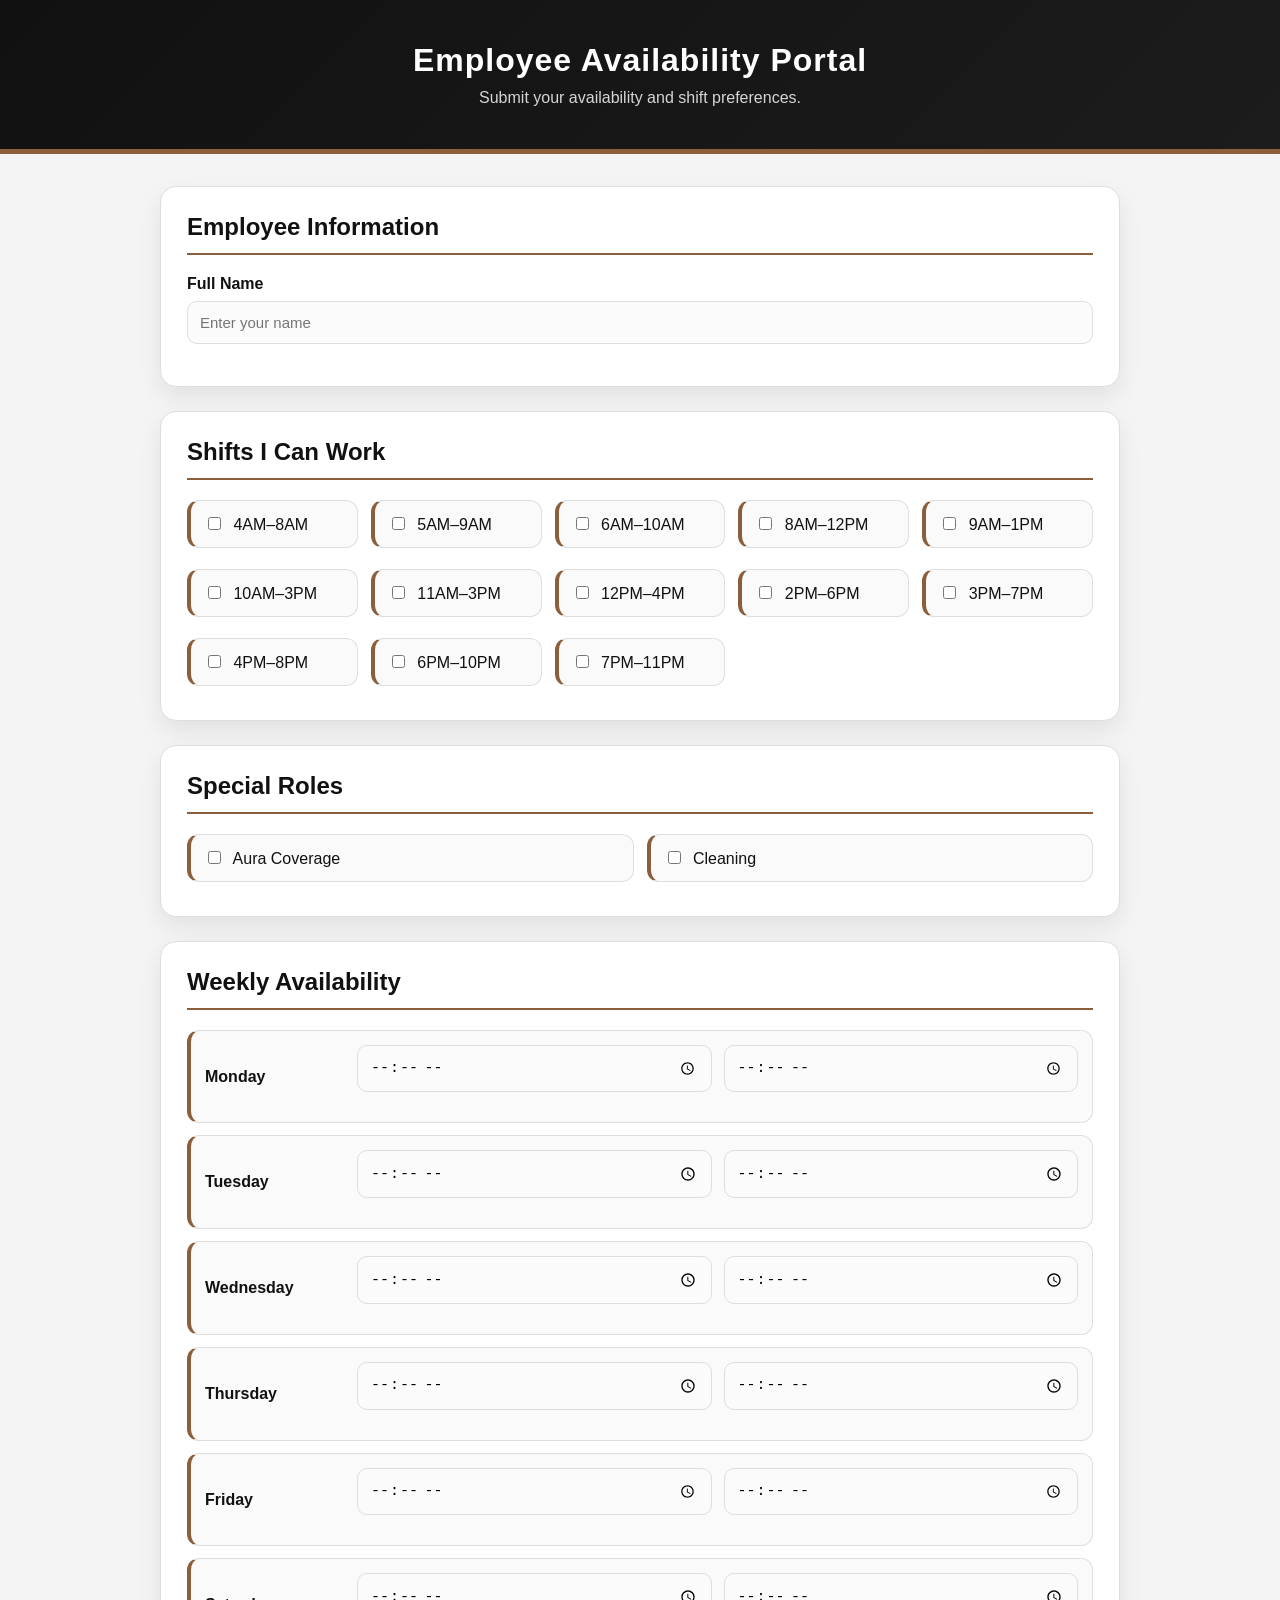
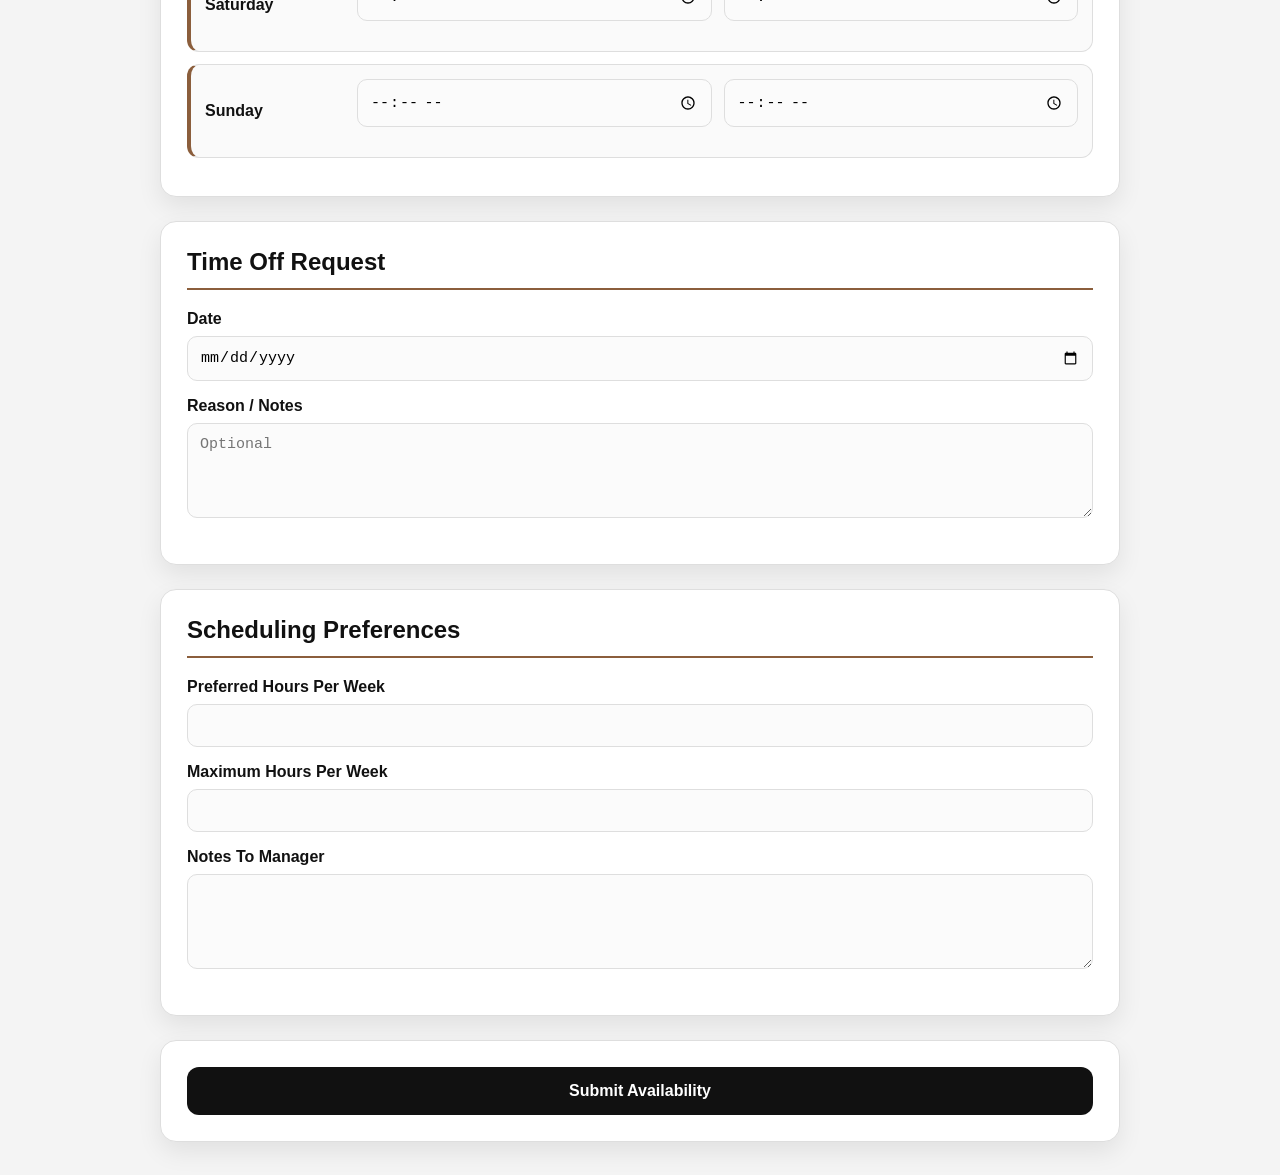
==== index.html @ d887619d "rough draft" ====
<!DOCTYPE html>
<html lang="en">
<head>
    <meta charset="UTF-8">
    <meta name="viewport" content="width=device-width, initial-scale=1.0">
    <title>Employee Availability Portal</title>
    <link rel="stylesheet" href="style.css">
</head>
<body>

    <header>
        <h1>Employee Availability Portal</h1>
        <p>Submit your availability and shift preferences.</p>
    </header>

    <main>

        <section class="card">
            <h2>Employee Information</h2>

            <label for="employeeName">Full Name</label>
            <input type="text" id="employeeName" placeholder="Enter your name">
        </section>


        <section class="card">
            <h2>Shifts I Can Work</h2>

            <div class="checkbox-grid">

                <label><input type="checkbox"> 4AM–8AM</label>
                <label><input type="checkbox"> 5AM–9AM</label>
                <label><input type="checkbox"> 6AM–10AM</label>

                <label><input type="checkbox"> 8AM–12PM</label>
                <label><input type="checkbox"> 9AM–1PM</label>

                <label><input type="checkbox"> 10AM–3PM</label>
                <label><input type="checkbox"> 11AM–3PM</label>
                <label><input type="checkbox"> 12PM–4PM</label>

                <label><input type="checkbox"> 2PM–6PM</label>
                <label><input type="checkbox"> 3PM–7PM</label>
                <label><input type="checkbox"> 4PM–8PM</label>

                <label><input type="checkbox"> 6PM–10PM</label>
                <label><input type="checkbox"> 7PM–11PM</label>

            </div>
        </section>


        <section class="card">
            <h2>Special Roles</h2>

            <div class="checkbox-grid">
                <label><input type="checkbox"> Aura Coverage</label>
                <label><input type="checkbox"> Cleaning</label>
            </div>

        </section>


        <section class="card">
            <h2>Weekly Availability</h2>

            <div class="availability-row">
                <strong>Monday</strong>
                <input type="time">
                <input type="time">
            </div>

            <div class="availability-row">
                <strong>Tuesday</strong>
                <input type="time">
                <input type="time">
            </div>

            <div class="availability-row">
                <strong>Wednesday</strong>
                <input type="time">
                <input type="time">
            </div>

            <div class="availability-row">
                <strong>Thursday</strong>
                <input type="time">
                <input type="time">
            </div>

            <div class="availability-row">
                <strong>Friday</strong>
                <input type="time">
                <input type="time">
            </div>

            <div class="availability-row">
                <strong>Saturday</strong>
                <input type="time">
                <input type="time">
            </div>

            <div class="availability-row">
                <strong>Sunday</strong>
                <input type="time">
                <input type="time">
            </div>

        </section>


        <section class="card">
            <h2>Time Off Request</h2>

            <label for="timeOffDate">Date</label>
            <input type="date" id="timeOffDate">

            <label for="timeOffReason">Reason / Notes</label>
            <textarea id="timeOffReason" placeholder="Optional"></textarea>

        </section>


        <section class="card">
            <h2>Scheduling Preferences</h2>

            <label for="preferredHours">
                Preferred Hours Per Week
            </label>
            <input type="number" id="preferredHours">

            <label for="maxHours">
                Maximum Hours Per Week
            </label>
            <input type="number" id="maxHours">

            <label for="notes">
                Notes To Manager
            </label>
            <textarea id="notes"></textarea>

        </section>


        <section class="card">
            <button id="submitBtn">
                Submit Availability
            </button>
        </section>

    </main>

    <script src="script.js"></script>

</body>
</html>
---- style.css ----
* {
    box-sizing: border-box;
}

:root {
    --black: #111111;
    --charcoal: #1c1c1c;
    --dark-gray: #2a2a2a;
    --medium-gray: #6b6b6b;
    --light-gray: #f4f4f4;
    --border: #dedede;
    --white: #ffffff;
    --accent: #8b5e3c;
}

body {
    margin: 0;
    font-family: Arial, Helvetica, sans-serif;
    background-color: var(--light-gray);
    color: var(--black);
}

header {
    background: linear-gradient(135deg, var(--black), var(--charcoal));
    color: var(--white);
    text-align: center;
    padding: 42px 20px;
    border-bottom: 5px solid var(--accent);
}

header h1 {
    margin: 0 0 10px;
    letter-spacing: 1px;
}

header p {
    margin: 0;
    color: #d6d6d6;
}

main {
    max-width: 1000px;
    margin: 32px auto;
    padding: 0 20px;
}

.card {
    background-color: var(--white);
    padding: 26px;
    margin-bottom: 24px;
    border-radius: 16px;
    border: 1px solid var(--border);
    box-shadow: 0 10px 24px rgba(0, 0, 0, 0.08);
}

.card h2 {
    margin-top: 0;
    padding-bottom: 12px;
    border-bottom: 2px solid var(--accent);
    color: var(--black);
}

label {
    display: block;
    font-weight: bold;
    margin-bottom: 8px;
}

input,
textarea,
select {
    width: 100%;
    padding: 12px;
    margin-bottom: 16px;
    border: 1px solid var(--border);
    border-radius: 10px;
    font-size: 15px;
    background-color: #fbfbfb;
}

input:focus,
textarea:focus,
select:focus {
    outline: none;
    border-color: var(--accent);
    box-shadow: 0 0 0 3px rgba(139, 94, 60, 0.18);
}

textarea {
    min-height: 95px;
    resize: vertical;
}

.checkbox-grid {
    display: grid;
    grid-template-columns: repeat(auto-fit, minmax(165px, 1fr));
    gap: 13px;
}

.checkbox-grid label {
    background-color: #fafafa;
    border: 1px solid var(--border);
    border-left: 4px solid var(--accent);
    padding: 13px;
    border-radius: 12px;
    font-weight: normal;
    cursor: pointer;
    transition: 0.2s ease;
}

.checkbox-grid label:hover {
    background-color: #f1f1f1;
    transform: translateY(-2px);
}

.checkbox-grid input {
    width: auto;
    margin-right: 8px;
    margin-bottom: 0;
}

.availability-row {
    display: grid;
    grid-template-columns: 140px 1fr 1fr;
    gap: 12px;
    align-items: center;
    background-color: #fafafa;
    border: 1px solid var(--border);
    border-left: 4px solid var(--accent);
    padding: 14px;
    border-radius: 12px;
    margin-bottom: 12px;
}

.availability-row strong {
    font-size: 16px;
    color: var(--black);
}

button {
    width: 100%;
    padding: 15px;
    background-color: var(--black);
    color: var(--white);
    border: none;
    border-radius: 12px;
    font-size: 16px;
    font-weight: bold;
    cursor: pointer;
    transition: 0.25s ease;
}

button:hover {
    background-color: var(--dark-gray);
    transform: translateY(-2px);
}

.employee-card,
.shift-card,
.final-shift {
    background-color: #fafafa;
    border: 1px solid var(--border);
    border-left: 4px solid var(--accent);
    padding: 16px;
    border-radius: 12px;
    margin-bottom: 14px;
}

.employee-card h3,
.shift-card h4 {
    margin-top: 0;
    color: var(--black);
}

.shift-card select {
    margin-top: 8px;
}

a {
    color: var(--accent);
    font-weight: bold;
}

@media (max-width: 700px) {
    main {
        padding: 0 14px;
    }

    .availability-row {
        grid-template-columns: 1fr;
    }

    header {
        padding: 34px 16px;
    }
}
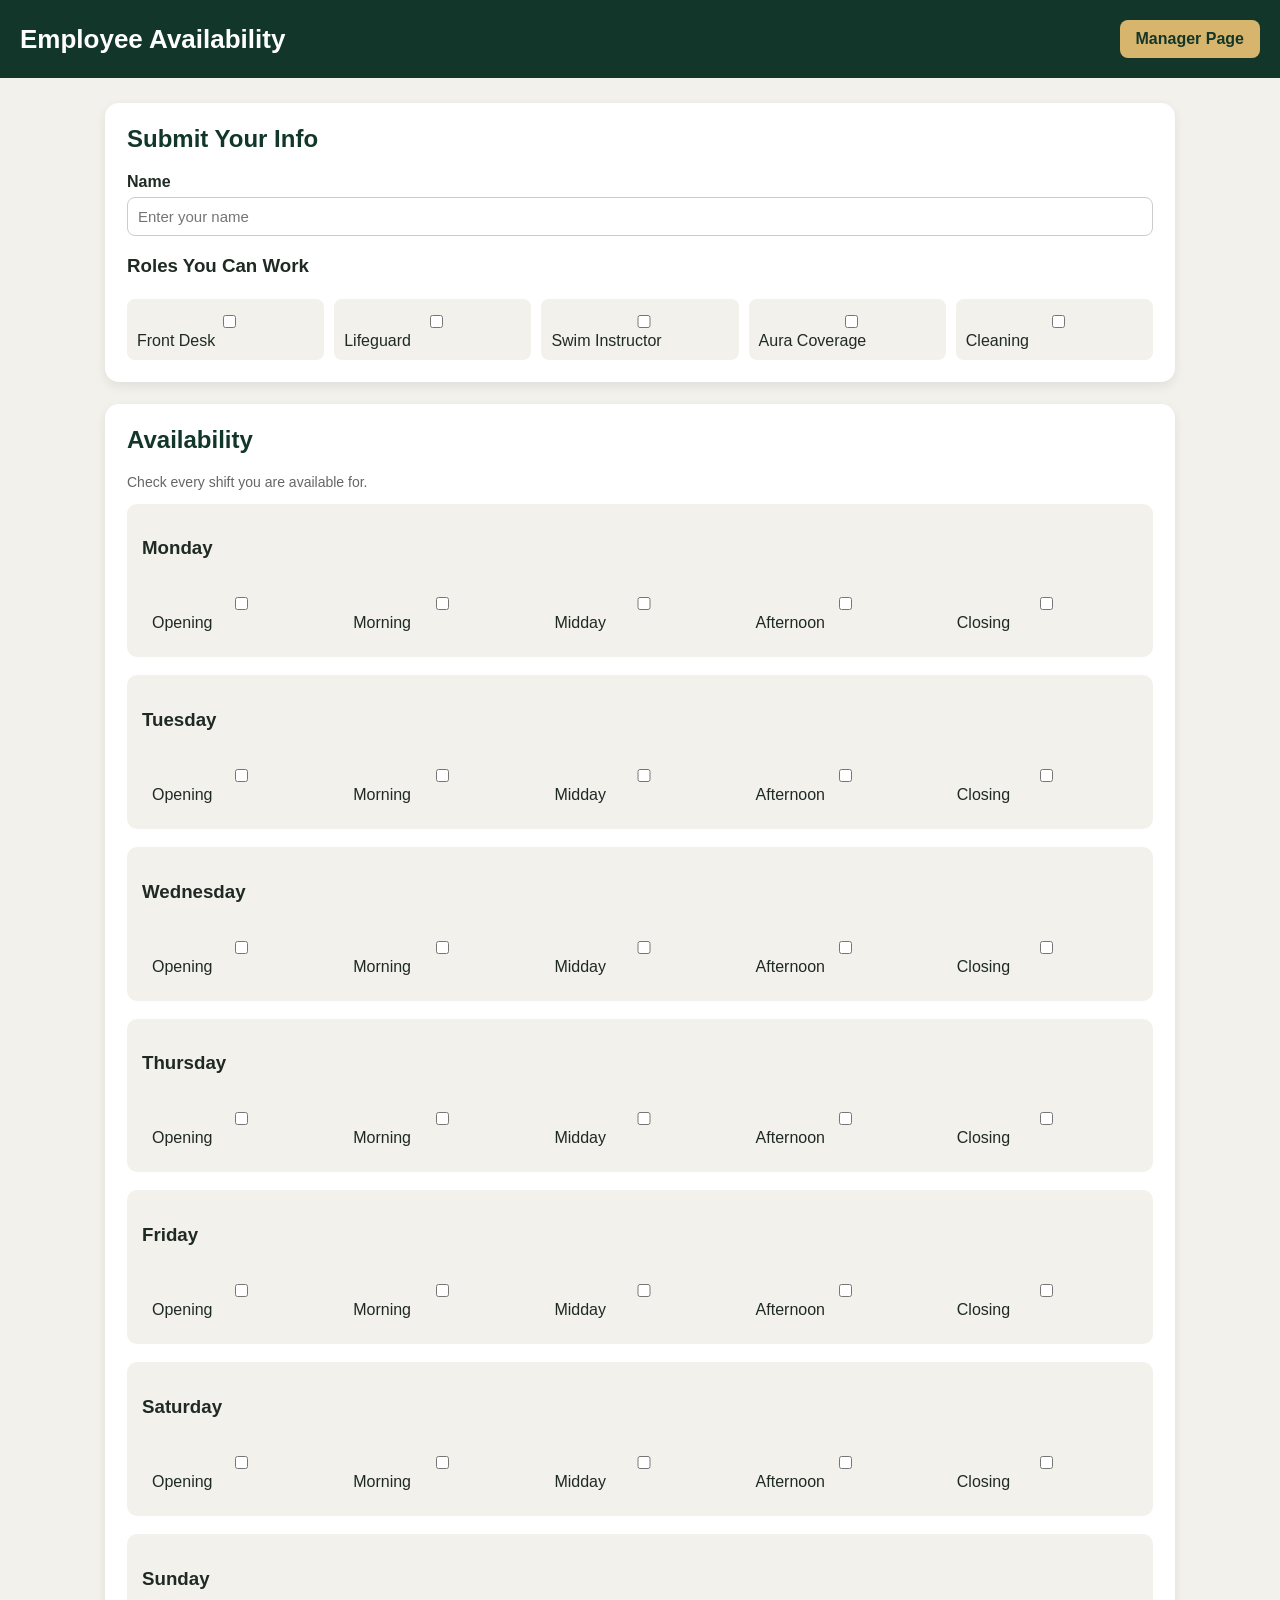
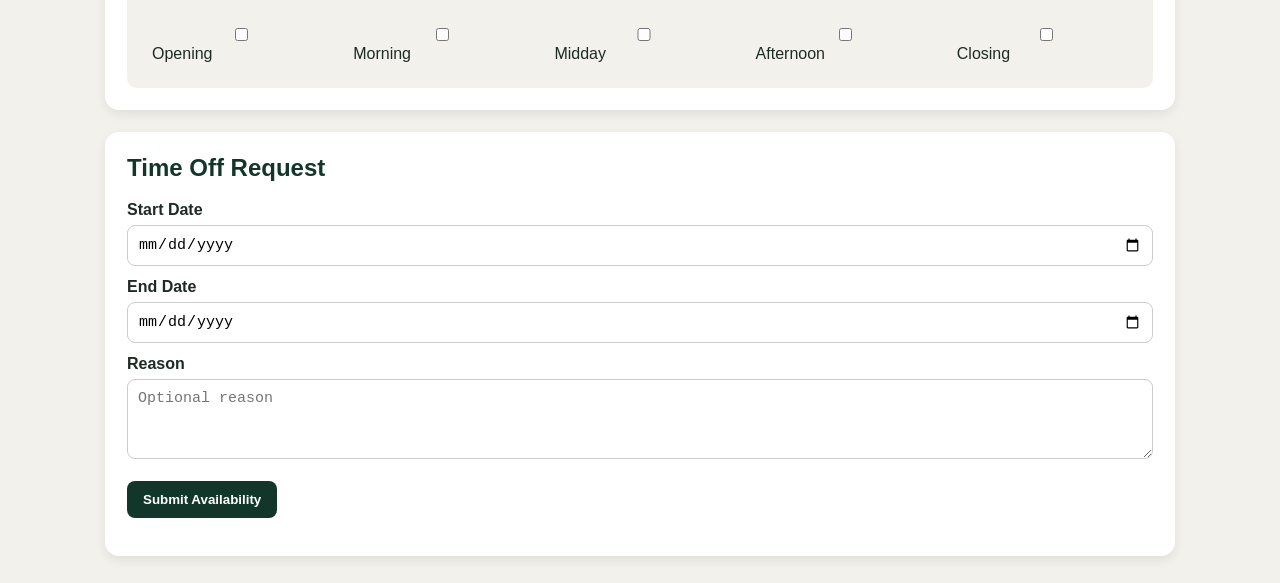
==== commit e5474a68: "roughdraft2" ====
--- a/index.html
+++ b/index.html
@@ -1,156 +1,58 @@
 <!DOCTYPE html>
 <html lang="en">
 <head>
-    <meta charset="UTF-8">
-    <meta name="viewport" content="width=device-width, initial-scale=1.0">
-    <title>Employee Availability Portal</title>
-    <link rel="stylesheet" href="style.css">
+  <meta charset="UTF-8" />
+  <meta name="viewport" content="width=device-width, initial-scale=1.0" />
+  <title>Employee Availability</title>
+  <link rel="stylesheet" href="style.css" />
 </head>
 <body>
+  <header class="topbar">
+    <h1>Employee Availability</h1>
+    <a href="manager.html" class="nav-btn">Manager Page</a>
+  </header>
 
-    <header>
-        <h1>Employee Availability Portal</h1>
-        <p>Submit your availability and shift preferences.</p>
-    </header>
+  <main class="container">
+    <section class="card">
+      <h2>Submit Your Info</h2>
 
-    <main>
+      <label for="employeeName">Name</label>
+      <input type="text" id="employeeName" placeholder="Enter your name" />
 
-        <section class="card">
-            <h2>Employee Information</h2>
+      <h3>Roles You Can Work</h3>
+      <div class="checkbox-grid">
+        <label><input type="checkbox" value="Front Desk" class="role" /> Front Desk</label>
+        <label><input type="checkbox" value="Lifeguard" class="role" /> Lifeguard</label>
+        <label><input type="checkbox" value="Swim Instructor" class="role" /> Swim Instructor</label>
+        <label><input type="checkbox" value="Aura Coverage" class="role" /> Aura Coverage</label>
+        <label><input type="checkbox" value="Cleaning" class="role" /> Cleaning</label>
+      </div>
+    </section>
 
-            <label for="employeeName">Full Name</label>
-            <input type="text" id="employeeName" placeholder="Enter your name">
-        </section>
+    <section class="card">
+      <h2>Availability</h2>
+      <p class="small-text">Check every shift you are available for.</p>
 
+      <div id="availabilityGrid" class="availability-grid"></div>
+    </section>
 
-        <section class="card">
-            <h2>Shifts I Can Work</h2>
+    <section class="card">
+      <h2>Time Off Request</h2>
 
-            <div class="checkbox-grid">
+      <label for="timeOffStart">Start Date</label>
+      <input type="date" id="timeOffStart" />
 
-                <label><input type="checkbox"> 4AM–8AM</label>
-                <label><input type="checkbox"> 5AM–9AM</label>
-                <label><input type="checkbox"> 6AM–10AM</label>
+      <label for="timeOffEnd">End Date</label>
+      <input type="date" id="timeOffEnd" />
 
-                <label><input type="checkbox"> 8AM–12PM</label>
-                <label><input type="checkbox"> 9AM–1PM</label>
+      <label for="timeOffReason">Reason</label>
+      <textarea id="timeOffReason" placeholder="Optional reason"></textarea>
 
-                <label><input type="checkbox"> 10AM–3PM</label>
-                <label><input type="checkbox"> 11AM–3PM</label>
-                <label><input type="checkbox"> 12PM–4PM</label>
+      <button id="submitBtn">Submit Availability</button>
+      <p id="message"></p>
+    </section>
+  </main>
 
-                <label><input type="checkbox"> 2PM–6PM</label>
-                <label><input type="checkbox"> 3PM–7PM</label>
-                <label><input type="checkbox"> 4PM–8PM</label>
-
-                <label><input type="checkbox"> 6PM–10PM</label>
-                <label><input type="checkbox"> 7PM–11PM</label>
-
-            </div>
-        </section>
-
-
-        <section class="card">
-            <h2>Special Roles</h2>
-
-            <div class="checkbox-grid">
-                <label><input type="checkbox"> Aura Coverage</label>
-                <label><input type="checkbox"> Cleaning</label>
-            </div>
-
-        </section>
-
-
-        <section class="card">
-            <h2>Weekly Availability</h2>
-
-            <div class="availability-row">
-                <strong>Monday</strong>
-                <input type="time">
-                <input type="time">
-            </div>
-
-            <div class="availability-row">
-                <strong>Tuesday</strong>
-                <input type="time">
-                <input type="time">
-            </div>
-
-            <div class="availability-row">
-                <strong>Wednesday</strong>
-                <input type="time">
-                <input type="time">
-            </div>
-
-            <div class="availability-row">
-                <strong>Thursday</strong>
-                <input type="time">
-                <input type="time">
-            </div>
-
-            <div class="availability-row">
-                <strong>Friday</strong>
-                <input type="time">
-                <input type="time">
-            </div>
-
-            <div class="availability-row">
-                <strong>Saturday</strong>
-                <input type="time">
-                <input type="time">
-            </div>
-
-            <div class="availability-row">
-                <strong>Sunday</strong>
-                <input type="time">
-                <input type="time">
-            </div>
-
-        </section>
-
-
-        <section class="card">
-            <h2>Time Off Request</h2>
-
-            <label for="timeOffDate">Date</label>
-            <input type="date" id="timeOffDate">
-
-            <label for="timeOffReason">Reason / Notes</label>
-            <textarea id="timeOffReason" placeholder="Optional"></textarea>
-
-        </section>
-
-
-        <section class="card">
-            <h2>Scheduling Preferences</h2>
-
-            <label for="preferredHours">
-                Preferred Hours Per Week
-            </label>
-            <input type="number" id="preferredHours">
-
-            <label for="maxHours">
-                Maximum Hours Per Week
-            </label>
-            <input type="number" id="maxHours">
-
-            <label for="notes">
-                Notes To Manager
-            </label>
-            <textarea id="notes"></textarea>
-
-        </section>
-
-
-        <section class="card">
-            <button id="submitBtn">
-                Submit Availability
-            </button>
-        </section>
-
-    </main>
-
-    <script src="script.js"></script>
-
+  <script src="script.js"></script>
 </body>
 </html>
--- a/style.css
+++ b/style.css
@@ -1,196 +1,190 @@
 * {
-    box-sizing: border-box;
-}
-
-:root {
-    --black: #111111;
-    --charcoal: #1c1c1c;
-    --dark-gray: #2a2a2a;
-    --medium-gray: #6b6b6b;
-    --light-gray: #f4f4f4;
-    --border: #dedede;
-    --white: #ffffff;
-    --accent: #8b5e3c;
+  box-sizing: border-box;
 }
 
 body {
-    margin: 0;
-    font-family: Arial, Helvetica, sans-serif;
-    background-color: var(--light-gray);
-    color: var(--black);
+  margin: 0;
+  font-family: Arial, sans-serif;
+  background: #f3f1ec;
+  color: #1f2a24;
 }
 
-header {
-    background: linear-gradient(135deg, var(--black), var(--charcoal));
-    color: var(--white);
-    text-align: center;
-    padding: 42px 20px;
-    border-bottom: 5px solid var(--accent);
+.topbar {
+  background: #12372a;
+  color: white;
+  padding: 20px;
+  display: flex;
+  justify-content: space-between;
+  align-items: center;
 }
 
-header h1 {
-    margin: 0 0 10px;
-    letter-spacing: 1px;
+.topbar h1 {
+  margin: 0;
+  font-size: 26px;
 }
 
-header p {
-    margin: 0;
-    color: #d6d6d6;
+.nav-btn {
+  background: #d7b56d;
+  color: #12372a;
+  padding: 10px 16px;
+  border-radius: 8px;
+  text-decoration: none;
+  font-weight: bold;
 }
 
-main {
-    max-width: 1000px;
-    margin: 32px auto;
-    padding: 0 20px;
+.container {
+  max-width: 1100px;
+  margin: 25px auto;
+  padding: 0 15px;
 }
 
 .card {
-    background-color: var(--white);
-    padding: 26px;
-    margin-bottom: 24px;
-    border-radius: 16px;
-    border: 1px solid var(--border);
-    box-shadow: 0 10px 24px rgba(0, 0, 0, 0.08);
+  background: white;
+  border-radius: 14px;
+  padding: 22px;
+  margin-bottom: 22px;
+  box-shadow: 0 4px 12px rgba(0, 0, 0, 0.08);
 }
 
-.card h2 {
-    margin-top: 0;
-    padding-bottom: 12px;
-    border-bottom: 2px solid var(--accent);
-    color: var(--black);
+h2 {
+  margin-top: 0;
+  color: #12372a;
+}
+
+h3 {
+  margin-bottom: 10px;
 }
 
 label {
-    display: block;
-    font-weight: bold;
-    margin-bottom: 8px;
+  display: block;
+  margin-top: 12px;
+  font-weight: bold;
 }
 
 input,
 textarea,
 select {
-    width: 100%;
-    padding: 12px;
-    margin-bottom: 16px;
-    border: 1px solid var(--border);
-    border-radius: 10px;
-    font-size: 15px;
-    background-color: #fbfbfb;
-}
-
-input:focus,
-textarea:focus,
-select:focus {
-    outline: none;
-    border-color: var(--accent);
-    box-shadow: 0 0 0 3px rgba(139, 94, 60, 0.18);
+  width: 100%;
+  padding: 10px;
+  margin-top: 6px;
+  border: 1px solid #ccc;
+  border-radius: 8px;
+  font-size: 15px;
 }
 
 textarea {
-    min-height: 95px;
-    resize: vertical;
+  min-height: 80px;
+}
+
+button {
+  margin-top: 18px;
+  padding: 11px 16px;
+  background: #12372a;
+  color: white;
+  border: none;
+  border-radius: 8px;
+  font-weight: bold;
+  cursor: pointer;
+}
+
+button:hover {
+  background: #0d281f;
+}
+
+button.danger {
+  background: #8f2d2d;
+}
+
+button.danger:hover {
+  background: #6f2020;
 }
 
 .checkbox-grid {
-    display: grid;
-    grid-template-columns: repeat(auto-fit, minmax(165px, 1fr));
-    gap: 13px;
+  display: grid;
+  grid-template-columns: repeat(auto-fit, minmax(190px, 1fr));
+  gap: 10px;
 }
 
 .checkbox-grid label {
-    background-color: #fafafa;
-    border: 1px solid var(--border);
-    border-left: 4px solid var(--accent);
-    padding: 13px;
-    border-radius: 12px;
-    font-weight: normal;
-    cursor: pointer;
-    transition: 0.2s ease;
+  background: #f3f1ec;
+  padding: 10px;
+  border-radius: 8px;
+  font-weight: normal;
 }
 
-.checkbox-grid label:hover {
-    background-color: #f1f1f1;
-    transform: translateY(-2px);
+.availability-grid {
+  display: grid;
+  gap: 18px;
 }
 
-.checkbox-grid input {
-    width: auto;
-    margin-right: 8px;
-    margin-bottom: 0;
+.day-box {
+  background: #f3f1ec;
+  padding: 15px;
+  border-radius: 10px;
 }
 
-.availability-row {
-    display: grid;
-    grid-template-columns: 140px 1fr 1fr;
-    gap: 12px;
-    align-items: center;
-    background-color: #fafafa;
-    border: 1px solid var(--border);
-    border-left: 4px solid var(--accent);
-    padding: 14px;
-    border-radius: 12px;
-    margin-bottom: 12px;
+.shift-row {
+  display: grid;
+  grid-template-columns: 1fr 1fr;
+  gap: 10px;
 }
 
-.availability-row strong {
-    font-size: 16px;
-    color: var(--black);
+.small-text {
+  color: #666;
+  font-size: 14px;
 }
 
-button {
-    width: 100%;
-    padding: 15px;
-    background-color: var(--black);
-    color: var(--white);
-    border: none;
-    border-radius: 12px;
-    font-size: 16px;
-    font-weight: bold;
-    cursor: pointer;
-    transition: 0.25s ease;
+#message {
+  font-weight: bold;
+  color: #12372a;
 }
 
-button:hover {
-    background-color: var(--dark-gray);
-    transform: translateY(-2px);
+.table-wrap {
+  overflow-x: auto;
 }
 
-.employee-card,
-.shift-card,
-.final-shift {
-    background-color: #fafafa;
-    border: 1px solid var(--border);
-    border-left: 4px solid var(--accent);
-    padding: 16px;
-    border-radius: 12px;
-    margin-bottom: 14px;
+table {
+  width: 100%;
+  border-collapse: collapse;
+  margin-top: 15px;
 }
 
-.employee-card h3,
-.shift-card h4 {
-    margin-top: 0;
-    color: var(--black);
+th,
+td {
+  padding: 10px;
+  border-bottom: 1px solid #ddd;
+  text-align: left;
 }
 
-.shift-card select {
-    margin-top: 8px;
+th {
+  background: #12372a;
+  color: white;
 }
 
-a {
-    color: var(--accent);
-    font-weight: bold;
+.warning {
+  color: #8f2d2d;
+  font-weight: bold;
+}
+
+.good {
+  color: #206b3f;
+  font-weight: bold;
+}
+
+.employee-card {
+  background: #f3f1ec;
+  padding: 14px;
+  border-radius: 10px;
+  margin-bottom: 12px;
 }
 
 @media (max-width: 700px) {
-    main {
-        padding: 0 14px;
-    }
+  .topbar {
+    flex-direction: column;
+    gap: 12px;
+  }
 
-    .availability-row {
-        grid-template-columns: 1fr;
-    }
-
-    header {
-        padding: 34px 16px;
-    }
+  .shift-row {
+    grid-template-columns: 1fr;
+  }
 }
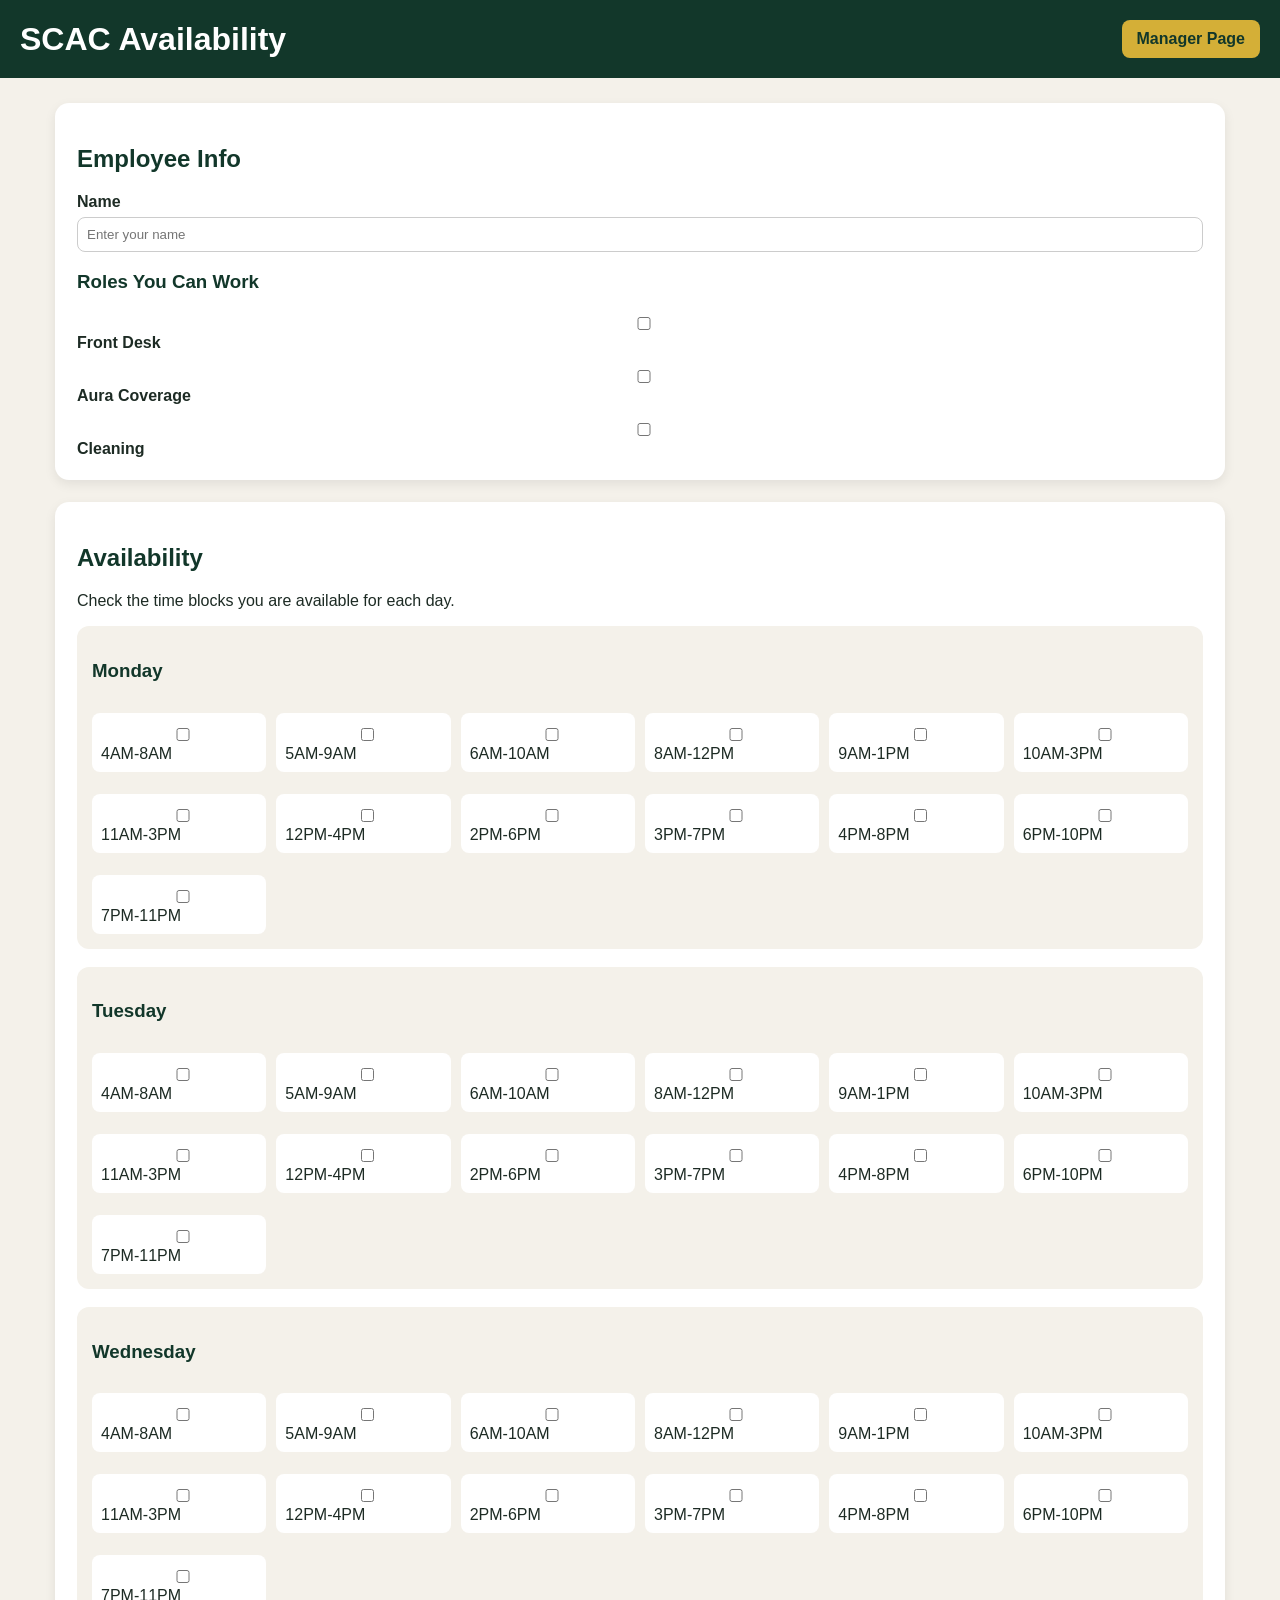
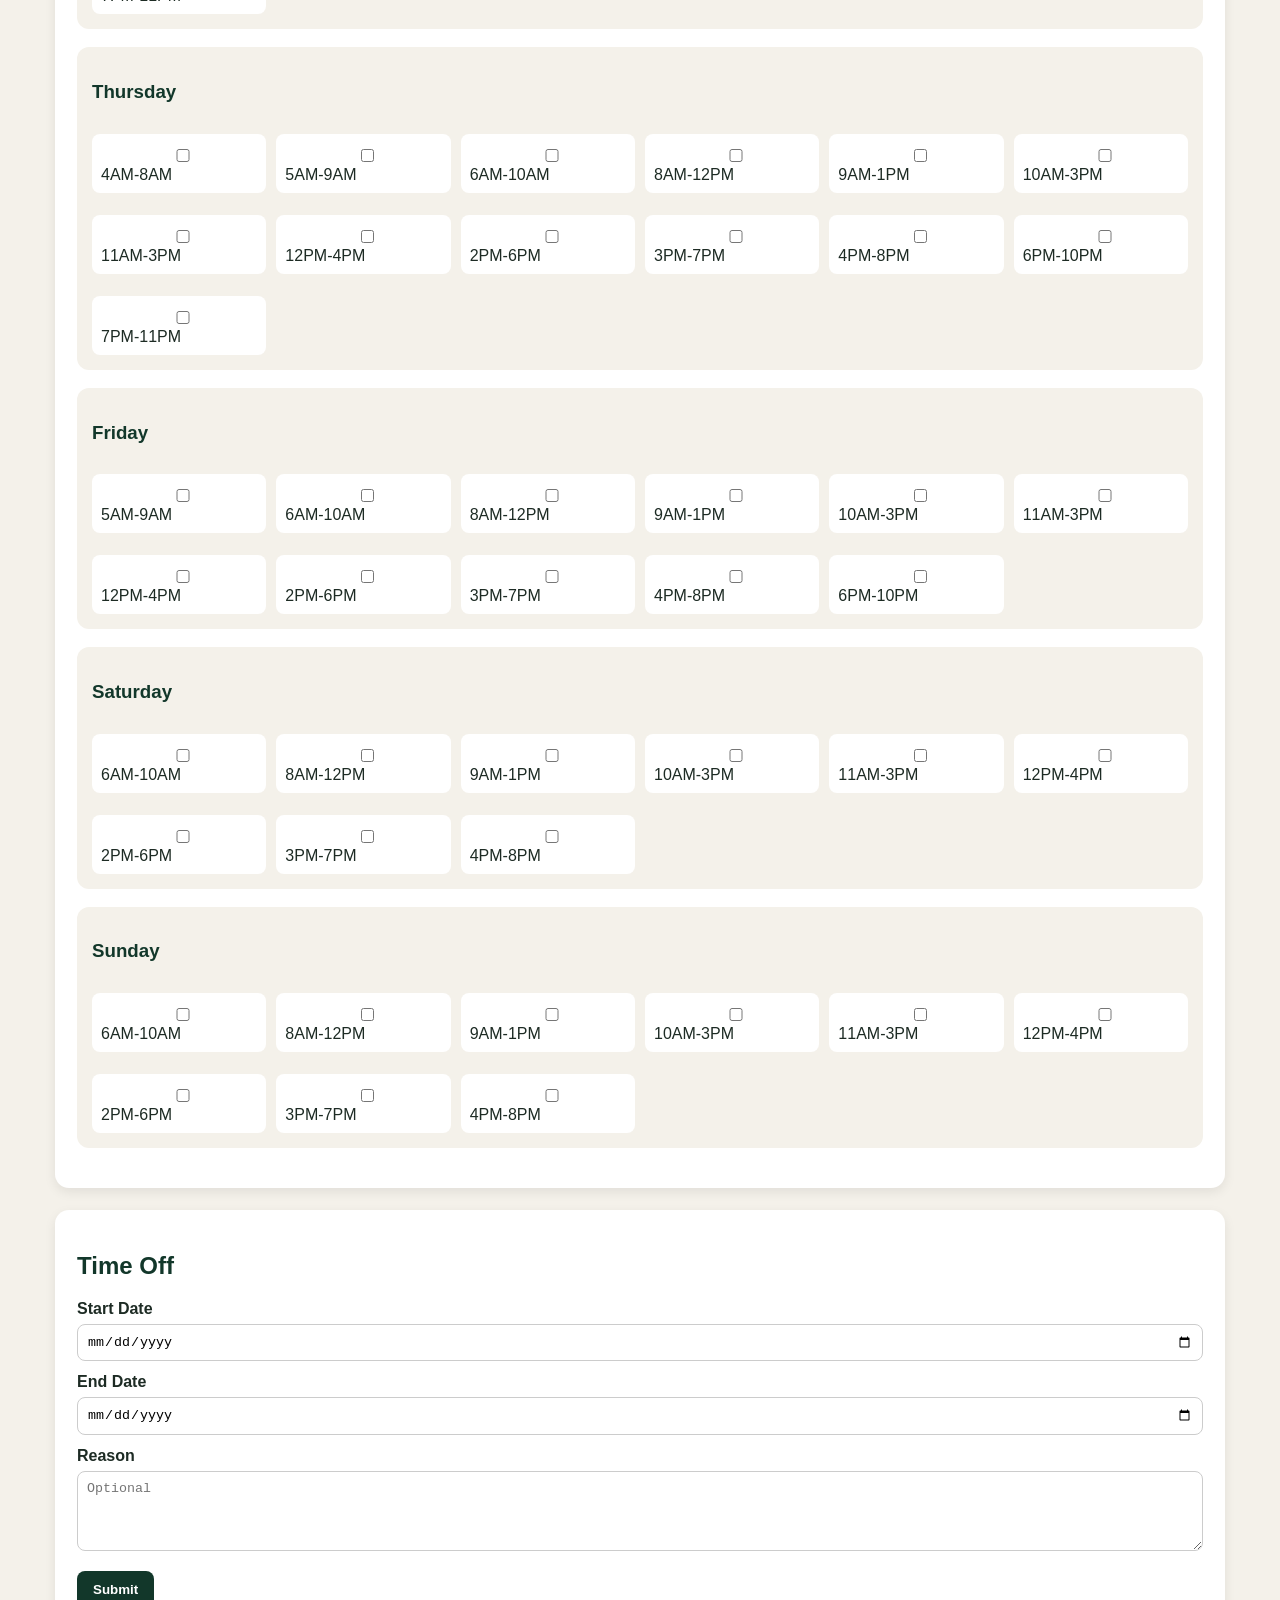
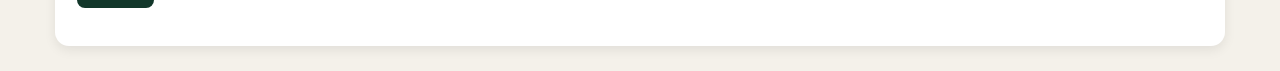
==== commit ee0168a5: "draft 3" ====
--- a/index.html
+++ b/index.html
@@ -3,52 +3,47 @@
 <head>
   <meta charset="UTF-8" />
   <meta name="viewport" content="width=device-width, initial-scale=1.0" />
-  <title>Employee Availability</title>
+  <title>SCAC Availability</title>
   <link rel="stylesheet" href="style.css" />
 </head>
 <body>
-  <header class="topbar">
-    <h1>Employee Availability</h1>
-    <a href="manager.html" class="nav-btn">Manager Page</a>
+  <header>
+    <h1>SCAC Availability</h1>
+    <a href="manager.html">Manager Page</a>
   </header>
 
-  <main class="container">
+  <main>
     <section class="card">
-      <h2>Submit Your Info</h2>
+      <h2>Employee Info</h2>
 
-      <label for="employeeName">Name</label>
+      <label>Name</label>
       <input type="text" id="employeeName" placeholder="Enter your name" />
 
       <h3>Roles You Can Work</h3>
-      <div class="checkbox-grid">
-        <label><input type="checkbox" value="Front Desk" class="role" /> Front Desk</label>
-        <label><input type="checkbox" value="Lifeguard" class="role" /> Lifeguard</label>
-        <label><input type="checkbox" value="Swim Instructor" class="role" /> Swim Instructor</label>
-        <label><input type="checkbox" value="Aura Coverage" class="role" /> Aura Coverage</label>
-        <label><input type="checkbox" value="Cleaning" class="role" /> Cleaning</label>
-      </div>
+      <label><input type="checkbox" class="role" value="Front Desk" /> Front Desk</label>
+      <label><input type="checkbox" class="role" value="Aura" /> Aura Coverage</label>
+      <label><input type="checkbox" class="role" value="Cleaning" /> Cleaning</label>
     </section>
 
     <section class="card">
       <h2>Availability</h2>
-      <p class="small-text">Check every shift you are available for.</p>
-
-      <div id="availabilityGrid" class="availability-grid"></div>
+      <p>Check the time blocks you are available for each day.</p>
+      <div id="availabilityArea"></div>
     </section>
 
     <section class="card">
-      <h2>Time Off Request</h2>
+      <h2>Time Off</h2>
 
-      <label for="timeOffStart">Start Date</label>
+      <label>Start Date</label>
       <input type="date" id="timeOffStart" />
 
-      <label for="timeOffEnd">End Date</label>
+      <label>End Date</label>
       <input type="date" id="timeOffEnd" />
 
-      <label for="timeOffReason">Reason</label>
-      <textarea id="timeOffReason" placeholder="Optional reason"></textarea>
+      <label>Reason</label>
+      <textarea id="timeOffReason" placeholder="Optional"></textarea>
 
-      <button id="submitBtn">Submit Availability</button>
+      <button id="submitBtn">Submit</button>
       <p id="message"></p>
     </section>
   </main>
--- a/style.css
+++ b/style.css
@@ -5,11 +5,11 @@
 body {
   margin: 0;
   font-family: Arial, sans-serif;
-  background: #f3f1ec;
-  color: #1f2a24;
+  background: #f4f1ea;
+  color: #1d2b24;
 }
 
-.topbar {
+header {
   background: #12372a;
   color: white;
   padding: 20px;
@@ -18,22 +18,21 @@
   align-items: center;
 }
 
-.topbar h1 {
+header h1 {
   margin: 0;
-  font-size: 26px;
 }
 
-.nav-btn {
-  background: #d7b56d;
+header a {
+  background: #d4af37;
   color: #12372a;
-  padding: 10px 16px;
+  padding: 10px 15px;
   border-radius: 8px;
   text-decoration: none;
   font-weight: bold;
 }
 
-.container {
-  max-width: 1100px;
+main {
+  max-width: 1200px;
   margin: 25px auto;
   padding: 0 15px;
 }
@@ -43,16 +42,11 @@
   border-radius: 14px;
   padding: 22px;
   margin-bottom: 22px;
-  box-shadow: 0 4px 12px rgba(0, 0, 0, 0.08);
+  box-shadow: 0 4px 12px rgba(0,0,0,0.08);
 }
 
-h2 {
-  margin-top: 0;
+h2, h3 {
   color: #12372a;
-}
-
-h3 {
-  margin-bottom: 10px;
 }
 
 label {
@@ -65,11 +59,10 @@
 textarea,
 select {
   width: 100%;
-  padding: 10px;
+  padding: 9px;
   margin-top: 6px;
   border: 1px solid #ccc;
   border-radius: 8px;
-  font-size: 15px;
 }
 
 textarea {
@@ -77,7 +70,7 @@
 }
 
 button {
-  margin-top: 18px;
+  margin-top: 16px;
   padding: 11px 16px;
   background: #12372a;
   color: white;
@@ -88,55 +81,31 @@
 }
 
 button:hover {
-  background: #0d281f;
+  background: #0c281e;
 }
 
 button.danger {
   background: #8f2d2d;
 }
 
-button.danger:hover {
-  background: #6f2020;
+.day-box {
+  background: #f4f1ea;
+  padding: 15px;
+  border-radius: 12px;
+  margin-bottom: 18px;
 }
 
 .checkbox-grid {
   display: grid;
-  grid-template-columns: repeat(auto-fit, minmax(190px, 1fr));
+  grid-template-columns: repeat(auto-fit, minmax(160px, 1fr));
   gap: 10px;
 }
 
 .checkbox-grid label {
-  background: #f3f1ec;
-  padding: 10px;
+  background: white;
+  padding: 9px;
   border-radius: 8px;
   font-weight: normal;
-}
-
-.availability-grid {
-  display: grid;
-  gap: 18px;
-}
-
-.day-box {
-  background: #f3f1ec;
-  padding: 15px;
-  border-radius: 10px;
-}
-
-.shift-row {
-  display: grid;
-  grid-template-columns: 1fr 1fr;
-  gap: 10px;
-}
-
-.small-text {
-  color: #666;
-  font-size: 14px;
-}
-
-#message {
-  font-weight: bold;
-  color: #12372a;
 }
 
 .table-wrap {
@@ -147,44 +116,45 @@
   width: 100%;
   border-collapse: collapse;
   margin-top: 15px;
-}
-
-th,
-td {
-  padding: 10px;
-  border-bottom: 1px solid #ddd;
-  text-align: left;
+  min-width: 900px;
 }
 
 th {
   background: #12372a;
   color: white;
+  padding: 10px;
 }
 
-.warning {
-  color: #8f2d2d;
+td {
+  padding: 9px;
+  border-bottom: 1px solid #ddd;
+}
+
+.good {
+  color: #1f7a3f;
   font-weight: bold;
 }
 
-.good {
-  color: #206b3f;
+.bad {
+  color: #a12b2b;
   font-weight: bold;
 }
 
 .employee-card {
-  background: #f3f1ec;
-  padding: 14px;
+  background: #f4f1ea;
+  padding: 12px;
   border-radius: 10px;
-  margin-bottom: 12px;
+  margin-bottom: 10px;
+}
+
+#message {
+  font-weight: bold;
+  color: #12372a;
 }
 
 @media (max-width: 700px) {
-  .topbar {
+  header {
     flex-direction: column;
     gap: 12px;
   }
-
-  .shift-row {
-    grid-template-columns: 1fr;
-  }
 }
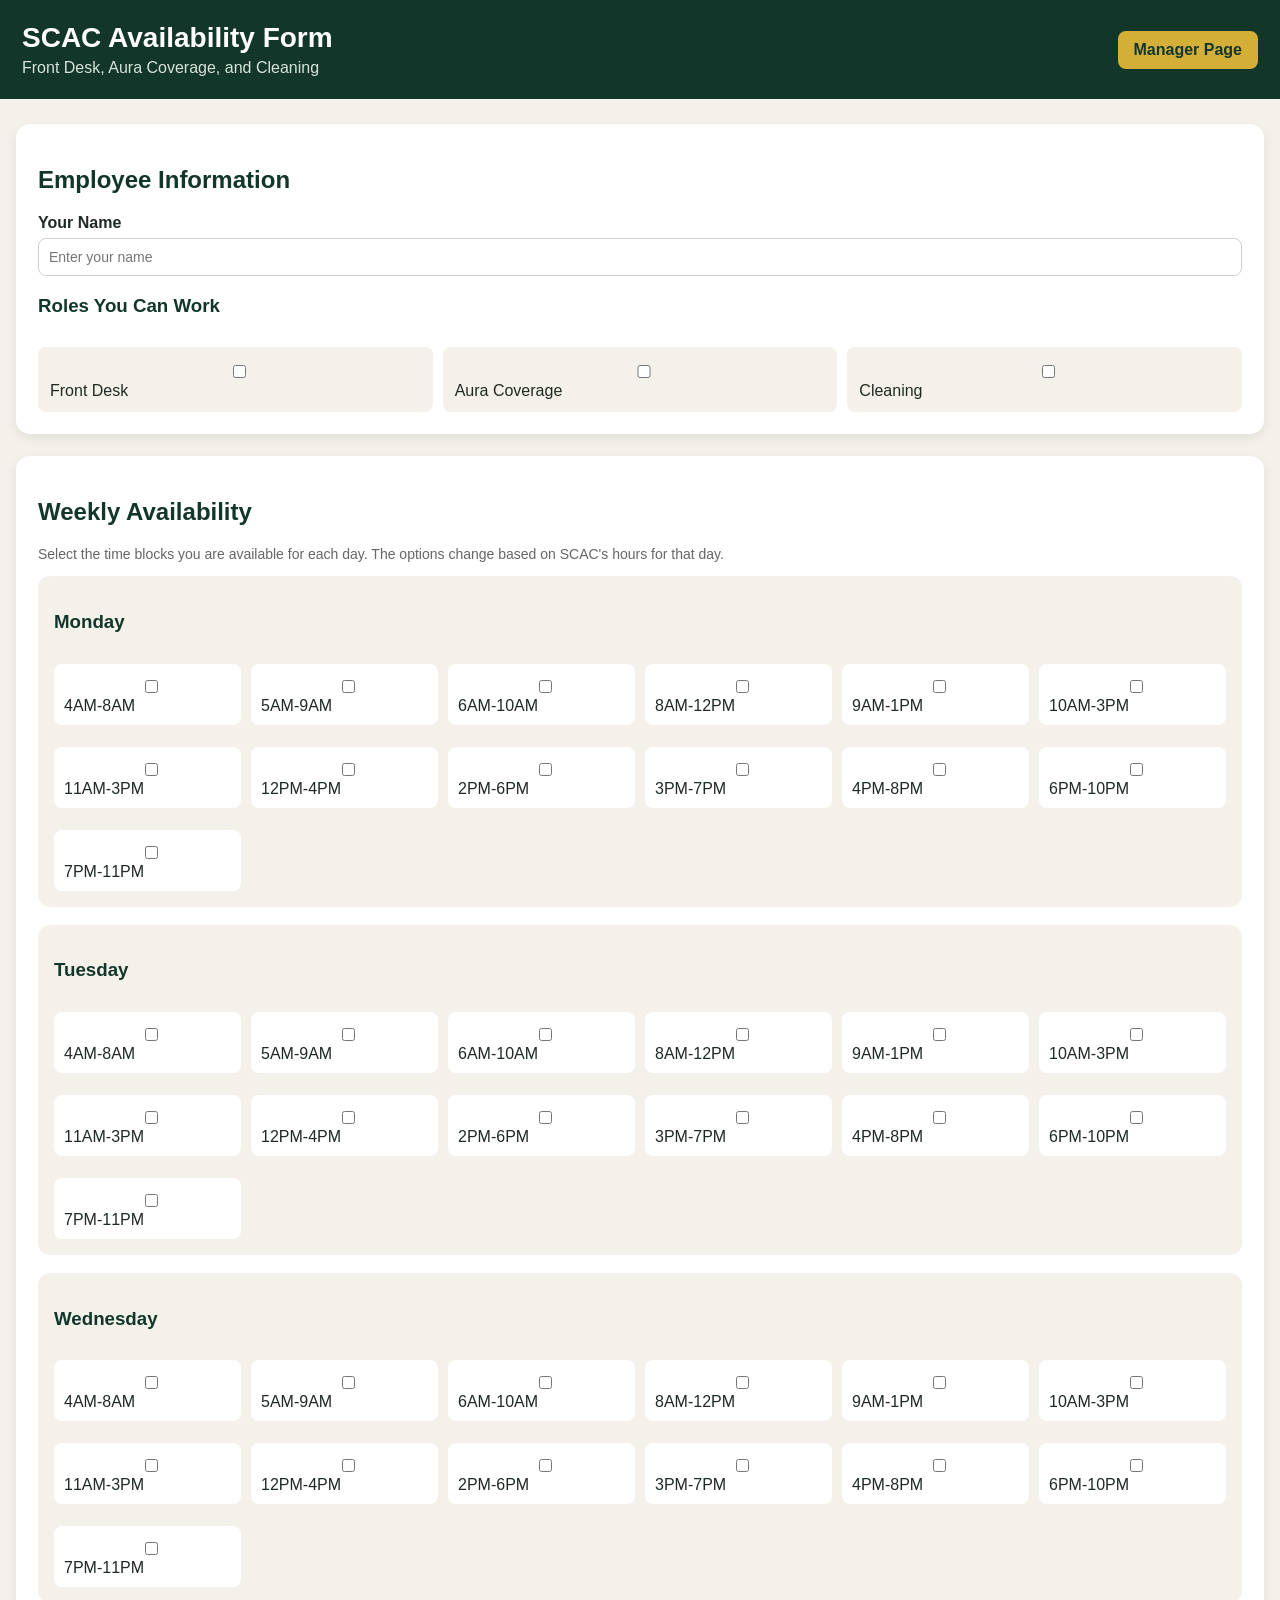
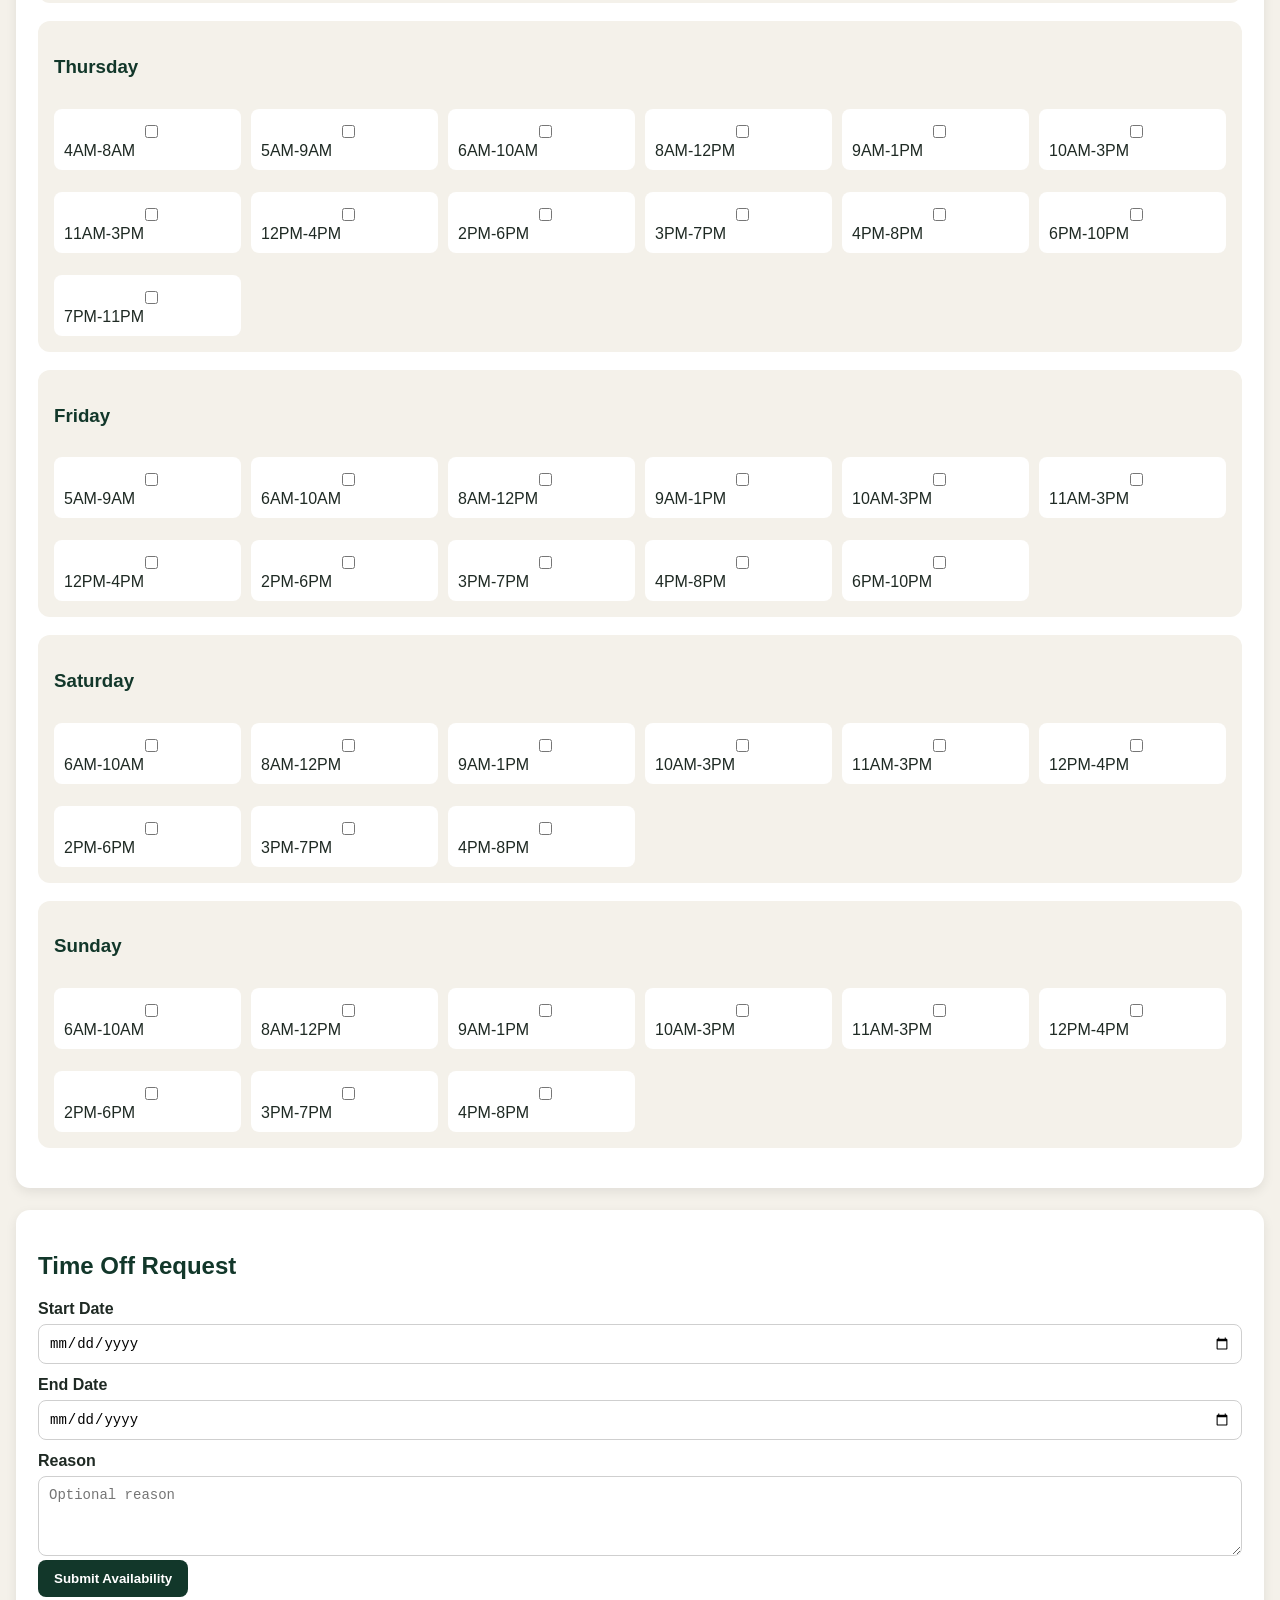
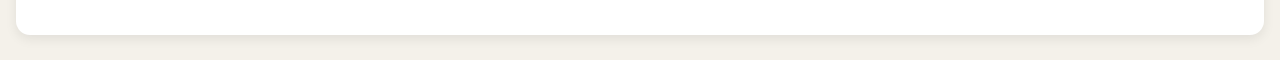
==== commit 416ef30f: "better manager side" ====
--- a/index.html
+++ b/index.html
@@ -3,47 +3,78 @@
 <head>
   <meta charset="UTF-8" />
   <meta name="viewport" content="width=device-width, initial-scale=1.0" />
-  <title>SCAC Availability</title>
+  <title>SCAC Employee Availability</title>
   <link rel="stylesheet" href="style.css" />
 </head>
+
 <body>
-  <header>
-    <h1>SCAC Availability</h1>
-    <a href="manager.html">Manager Page</a>
+  <header class="site-header">
+    <div>
+      <h1>SCAC Availability Form</h1>
+      <p>Front Desk, Aura Coverage, and Cleaning</p>
+    </div>
+
+    <a href="manager.html" class="header-link">Manager Page</a>
   </header>
 
-  <main>
+  <main class="page-wrapper">
     <section class="card">
-      <h2>Employee Info</h2>
+      <h2>Employee Information</h2>
 
-      <label>Name</label>
-      <input type="text" id="employeeName" placeholder="Enter your name" />
+      <label for="employeeName">Your Name</label>
+      <input 
+        type="text" 
+        id="employeeName" 
+        placeholder="Enter your name"
+      />
 
       <h3>Roles You Can Work</h3>
-      <label><input type="checkbox" class="role" value="Front Desk" /> Front Desk</label>
-      <label><input type="checkbox" class="role" value="Aura" /> Aura Coverage</label>
-      <label><input type="checkbox" class="role" value="Cleaning" /> Cleaning</label>
+
+      <div class="role-options">
+        <label>
+          <input type="checkbox" class="role" value="Front Desk" />
+          Front Desk
+        </label>
+
+        <label>
+          <input type="checkbox" class="role" value="Aura" />
+          Aura Coverage
+        </label>
+
+        <label>
+          <input type="checkbox" class="role" value="Cleaning" />
+          Cleaning
+        </label>
+      </div>
     </section>
 
     <section class="card">
-      <h2>Availability</h2>
-      <p>Check the time blocks you are available for each day.</p>
+      <h2>Weekly Availability</h2>
+      <p class="helper-text">
+        Select the time blocks you are available for each day.
+        The options change based on SCAC's hours for that day.
+      </p>
+
       <div id="availabilityArea"></div>
     </section>
 
     <section class="card">
-      <h2>Time Off</h2>
+      <h2>Time Off Request</h2>
 
-      <label>Start Date</label>
+      <label for="timeOffStart">Start Date</label>
       <input type="date" id="timeOffStart" />
 
-      <label>End Date</label>
+      <label for="timeOffEnd">End Date</label>
       <input type="date" id="timeOffEnd" />
 
-      <label>Reason</label>
-      <textarea id="timeOffReason" placeholder="Optional"></textarea>
+      <label for="timeOffReason">Reason</label>
+      <textarea 
+        id="timeOffReason" 
+        placeholder="Optional reason"
+      ></textarea>
 
-      <button id="submitBtn">Submit</button>
+      <button id="submitBtn">Submit Availability</button>
+
       <p id="message"></p>
     </section>
   </main>
--- a/style.css
+++ b/style.css
@@ -6,35 +6,41 @@
   margin: 0;
   font-family: Arial, sans-serif;
   background: #f4f1ea;
-  color: #1d2b24;
-}
-
-header {
+  color: #1f2a24;
+}
+
+.site-header {
   background: #12372a;
   color: white;
-  padding: 20px;
+  padding: 22px;
   display: flex;
   justify-content: space-between;
   align-items: center;
 }
 
-header h1 {
-  margin: 0;
-}
-
-header a {
+.site-header h1 {
+  margin: 0;
+  font-size: 28px;
+}
+
+.site-header p {
+  margin: 5px 0 0;
+  color: #d8e3dc;
+}
+
+.header-link {
   background: #d4af37;
   color: #12372a;
-  padding: 10px 15px;
+  padding: 10px 16px;
   border-radius: 8px;
   text-decoration: none;
   font-weight: bold;
 }
 
-main {
-  max-width: 1200px;
+.page-wrapper {
+  max-width: 1400px;
   margin: 25px auto;
-  padding: 0 15px;
+  padding: 0 16px;
 }
 
 .card {
@@ -42,10 +48,11 @@
   border-radius: 14px;
   padding: 22px;
   margin-bottom: 22px;
-  box-shadow: 0 4px 12px rgba(0,0,0,0.08);
-}
-
-h2, h3 {
+  box-shadow: 0 4px 12px rgba(0, 0, 0, 0.08);
+}
+
+h2,
+h3 {
   color: #12372a;
 }
 
@@ -59,10 +66,11 @@
 textarea,
 select {
   width: 100%;
-  padding: 9px;
+  padding: 10px;
   margin-top: 6px;
-  border: 1px solid #ccc;
-  border-radius: 8px;
+  border: 1px solid #cfcfcf;
+  border-radius: 8px;
+  font-size: 14px;
 }
 
 textarea {
@@ -70,7 +78,6 @@
 }
 
 button {
-  margin-top: 16px;
   padding: 11px 16px;
   background: #12372a;
   color: white;
@@ -81,80 +88,198 @@
 }
 
 button:hover {
-  background: #0c281e;
-}
-
-button.danger {
+  background: #0d2a20;
+}
+
+.danger-btn {
   background: #8f2d2d;
 }
 
+.danger-btn:hover {
+  background: #702020;
+}
+
+.button-row {
+  display: flex;
+  gap: 10px;
+  flex-wrap: wrap;
+  margin-top: 18px;
+}
+
+.helper-text {
+  color: #666;
+  font-size: 14px;
+}
+
+/* Employee form */
+
+.role-options {
+  display: grid;
+  grid-template-columns: repeat(auto-fit, minmax(180px, 1fr));
+  gap: 10px;
+}
+
+.role-options label {
+  background: #f4f1ea;
+  padding: 12px;
+  border-radius: 8px;
+  font-weight: normal;
+}
+
 .day-box {
   background: #f4f1ea;
-  padding: 15px;
   border-radius: 12px;
+  padding: 16px;
   margin-bottom: 18px;
 }
 
-.checkbox-grid {
+.availability-grid {
   display: grid;
   grid-template-columns: repeat(auto-fit, minmax(160px, 1fr));
   gap: 10px;
 }
 
-.checkbox-grid label {
-  background: white;
-  padding: 9px;
+.availability-grid label {
+  background: white;
+  padding: 10px;
   border-radius: 8px;
   font-weight: normal;
 }
 
-.table-wrap {
+/* Manager calendar */
+
+#scheduleCalendar {
+  display: grid;
+  grid-template-columns: repeat(7, minmax(190px, 1fr));
+  gap: 12px;
   overflow-x: auto;
-}
-
-table {
-  width: 100%;
-  border-collapse: collapse;
+  padding-bottom: 10px;
+}
+
+.day-column {
+  background: #f4f1ea;
+  border-radius: 12px;
+  padding: 10px;
+  min-width: 190px;
+}
+
+.day-header {
+  background: #12372a;
+  color: white;
+  border-radius: 10px;
+  padding: 10px;
+  text-align: center;
+  margin-bottom: 12px;
+}
+
+.day-header h3 {
+  margin: 0;
+  color: white;
+  font-size: 18px;
+}
+
+.day-header p {
+  margin: 4px 0 0;
+  font-size: 13px;
+  color: #d8e3dc;
+}
+
+.shift-card {
+  background: white;
+  border-radius: 10px;
+  padding: 10px;
+  margin-bottom: 10px;
+  border-left: 5px solid #d4af37;
+}
+
+.shift-card.front-desk {
+  border-left-color: #12372a;
+}
+
+.shift-card.aura {
+  border-left-color: #d4af37;
+}
+
+.shift-card.cleaning {
+  border-left-color: #7b8f6a;
+}
+
+.shift-role {
+  font-weight: bold;
+  color: #12372a;
+  margin: 0;
+  font-size: 14px;
+}
+
+.shift-time {
+  margin: 4px 0;
+  font-size: 13px;
+  color: #444;
+}
+
+.shift-position {
+  margin: 4px 0 8px;
+  font-size: 12px;
+  color: #666;
+}
+
+.no-people {
+  color: #9b2c2c;
+  font-size: 13px;
+  font-weight: bold;
+}
+
+.good {
+  color: #216b3a;
+  font-weight: bold;
+}
+
+.bad {
+  color: #9b2c2c;
+  font-weight: bold;
+}
+
+.employee-card {
+  background: #f4f1ea;
+  border-radius: 10px;
+  padding: 12px;
+  margin-bottom: 10px;
+}
+
+.employee-card strong {
+  color: #12372a;
+}
+
+#message {
+  color: #12372a;
+  font-weight: bold;
+}
+
+/* Saved schedule */
+
+.saved-schedule {
   margin-top: 15px;
-  min-width: 900px;
-}
-
-th {
-  background: #12372a;
-  color: white;
-  padding: 10px;
-}
-
-td {
-  padding: 9px;
-  border-bottom: 1px solid #ddd;
-}
-
-.good {
-  color: #1f7a3f;
-  font-weight: bold;
-}
-
-.bad {
-  color: #a12b2b;
-  font-weight: bold;
-}
-
-.employee-card {
   background: #f4f1ea;
   padding: 12px;
   border-radius: 10px;
-  margin-bottom: 10px;
-}
-
-#message {
-  font-weight: bold;
-  color: #12372a;
-}
-
-@media (max-width: 700px) {
-  header {
+}
+
+.saved-item {
+  background: white;
+  border-radius: 8px;
+  padding: 8px;
+  margin-bottom: 8px;
+  font-size: 14px;
+}
+
+@media (max-width: 900px) {
+  .site-header {
     flex-direction: column;
     gap: 12px;
+    text-align: center;
+  }
+
+  #scheduleCalendar {
+    grid-template-columns: repeat(7, 190px);
   }
 }
